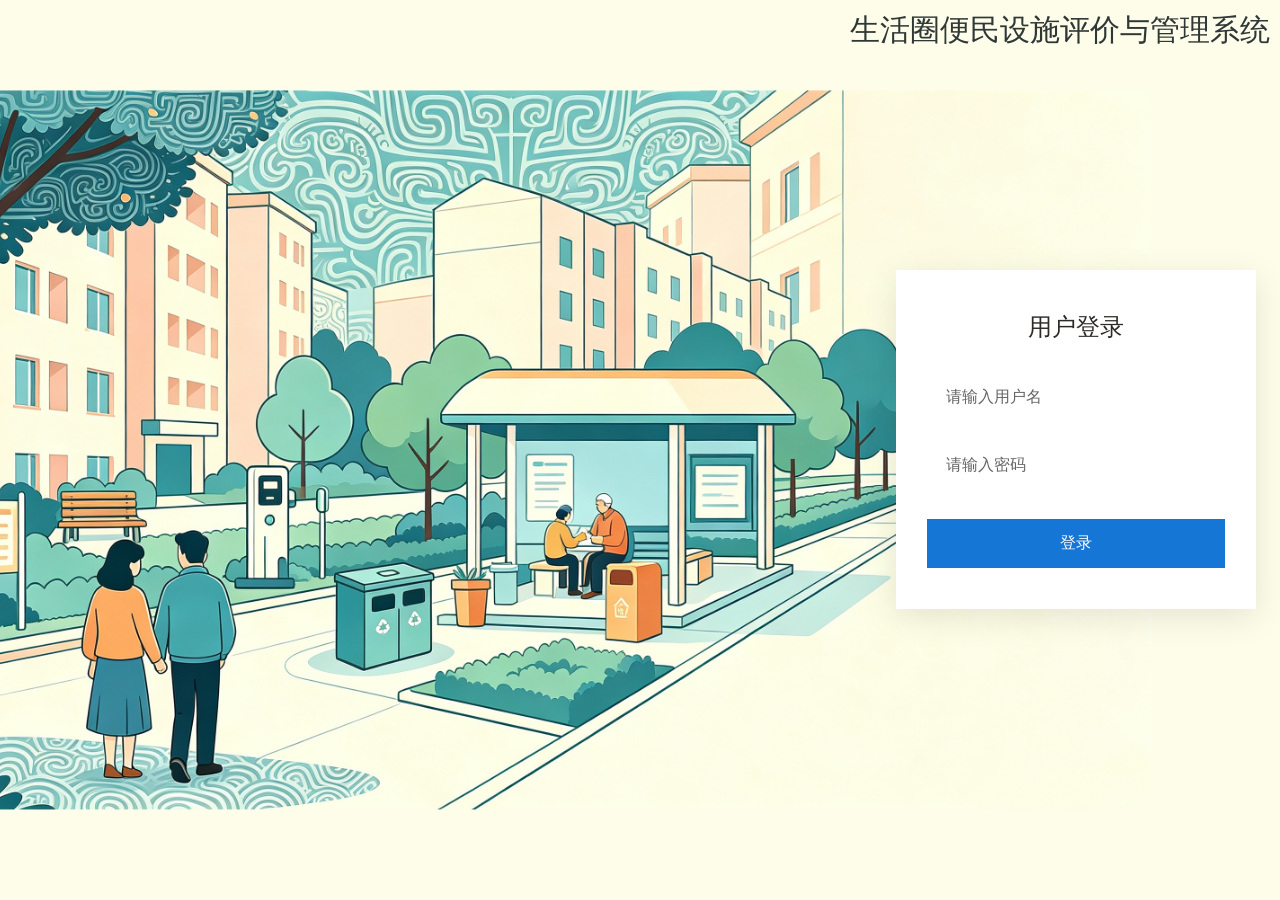
==== frontend/index.html @ 6827101b "01" ====
<!DOCTYPE html>
<html lang="en">
<head>
    <meta charset="UTF-8">
    <meta name="viewport" content="width=device-width, initial-scale=1.0">
    <title>生活圈便民设施评价与管理系统</title>
    <style>
        * {
  margin: 0;
  padding: 0;
  box-sizing: border-box;
  
}

body {
  width: 100vw;
  min-height: 100vh;
  overflow: hidden;
  background-color: #fefde9;
}

        /* 文字淡入动画 */
        .text-center {
            position: fixed;
            top: 10px;
            right: 10px;
            z-index: 9;
            text-align: center;
            color: #2F3837;
            font-family: "Microsoft YaHei", sans-serif;
            font-size: 30px;
            
            /* 文字淡入 */
            opacity: 0;
            animation: textFade 1.0s ease forwards;
            animation-delay: 1.0s;
        }
        
        @keyframes textFade {
            from {
                opacity: 0;
                transform: translateY(20px);
            }
            to {
                opacity: 1;
                transform: translateY(0);
            }
        }

        /*登录*/
        .login-box {
          position: absolute;
          top: 30%;
          left: 70%;
          transform: translate(-50%, -50%);
          width: 360px;
          padding: 40px 30px;
          background: rgba(255, 255, 255, 1);
          backdrop-filter: blur(10px);
          -webkit-backdrop-filter: blur(10px);
          border-radius: 0;
          border: 1px solid rgba(255,255,255,0.2);
          box-shadow: 0 8px 32px rgba(0,0,0,0.1);
          z-index: 9;
          opacity: 0;
          animation: textFade 1.0s ease forwards;
          animation-delay: 1.0s;
        }
        .login-box h2 {
          text-align: center;
          margin-bottom: 30px;
          color: #2d2a27;
          font-weight: normal;
        }
        .input-item {
          margin-bottom: 20px;
        }
        .input-item input {
          width: 100%;
          padding: 14px 18px;
          background: rgba(255,255,255,0.2);
          border: 1px solid rgba(255,255,255,0.3);
          border-radius: 0px;
          outline: none;
          font-size: 16px;
          color: #333;
          backdrop-filter: blur(4px);
        }
        .input-item input::placeholder {
          color: #666;
        }

.login-btn {
  width: 100%;
  padding: 14px;
  margin-top: 10px;
  background: #1676d6;
  color: white;
  border: none;
  border-radius: 0px;
  font-size: 16px;
  cursor: pointer;
  transition: 0.3s;
}

.login-btn:hover {
  background: #ff7a1b;
}

/*插图*/
.logo {
  position: absolute;
  top: 50%;
  left: 40%;
  transform: translate(-50%, -50%);
  z-index: 1;
  width: 100%; /* 控制大小 */
  opacity: 0;
  animation: fadeIn 1.0s ease forwards;
  animation-delay: 1.0s;
}
@keyframes fadeIn {
  from { opacity: 0; }
  to { opacity: 1; }
}
</style>
    
</head>

<body>
    <!-- 中间下方文字 -->
<div class="text-center">
    <p>生活圈便民设施评价与管理系统</p>
</div>

<img class="logo" src="登录页面插图.png" alt="LOGO">

<div class="login-box">
  <h2>用户登录</h2>

  <div class="input-item">
    <input type="text" id="username" placeholder="请输入用户名">
  </div>

  <div class="input-item">
    <input type="password" id="password" placeholder="请输入密码">
  </div>

  <button class="login-btn" onclick="login()">登录</button>
</div>

<script>
function login() {
  let user = document.getElementById('username').value.trim();
  let pwd = document.getElementById('password').value.trim();

  // 账号1
  if (user === 'user' && pwd === '123123') {
    window.location.href = '前端GIS开发.html';
  }
  // 错误
  else {
    alert('账号或密码错误');
  }
}
</script>
</body>
</html>
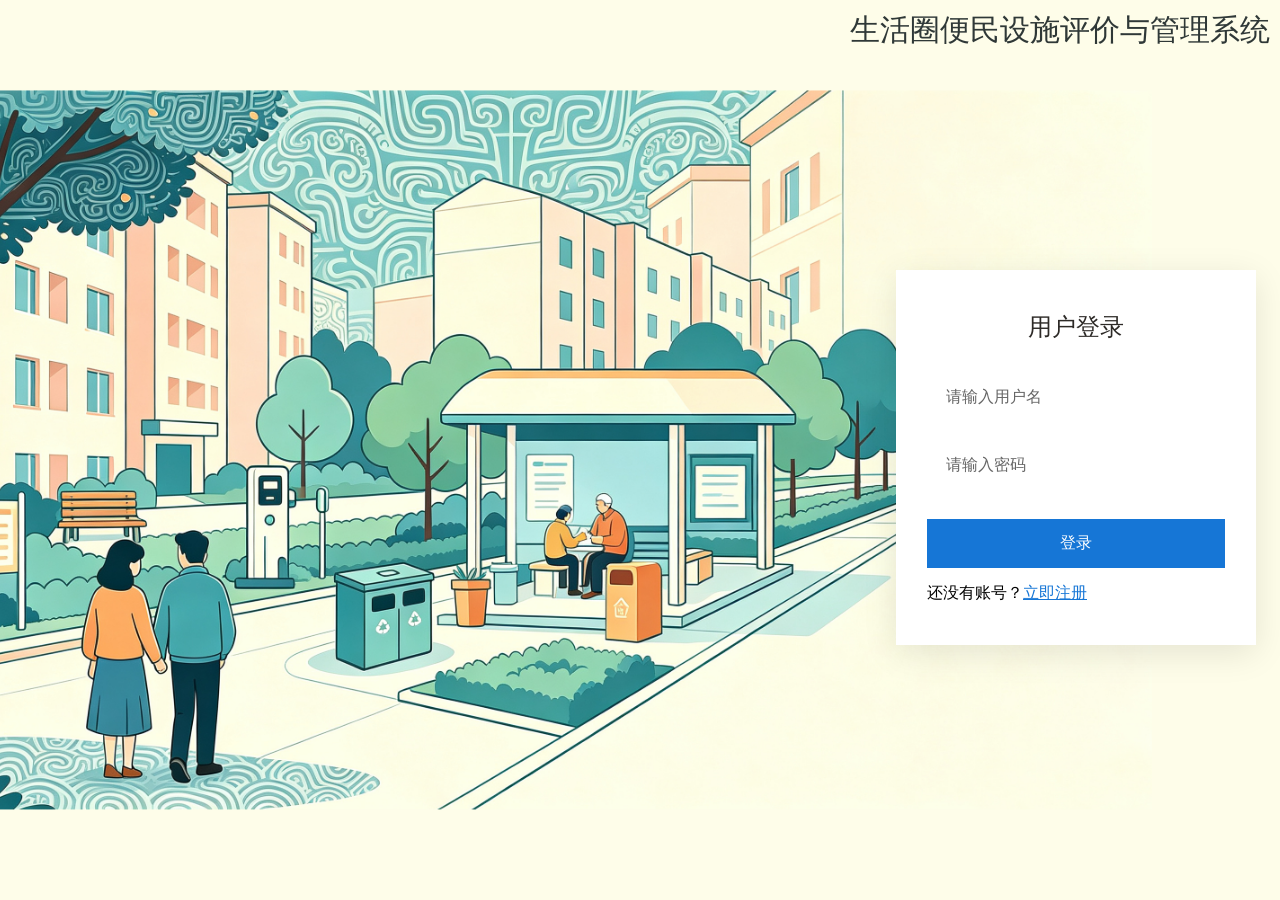
==== commit 6582a023: "添加注册页面和相关功能" ====
--- a/frontend/index.html
+++ b/frontend/index.html
@@ -5,76 +5,73 @@
     <meta name="viewport" content="width=device-width, initial-scale=1.0">
     <title>生活圈便民设施评价与管理系统</title>
     <style>
-        * {
+    * {
   margin: 0;
   padding: 0;
   box-sizing: border-box;
-  
 }
-
 body {
   width: 100vw;
   min-height: 100vh;
   overflow: hidden;
   background-color: #fefde9;
 }
+/* 文字淡入动画 */
+.text-center {
+  position: fixed;
+  top: 10px;
+  right: 10px;
+  z-index: 9;
+  text-align: center;
+  color: #2F3837;
+  font-family: "Microsoft YaHei", sans-serif;
+  font-size: 30px;
+  
+  /* 文字淡入 */
+  opacity: 0;
+  animation: textFade 1.0s ease forwards;
+  animation-delay: 1.0s;
+}
+        
+  @keyframes textFade {
+  from {
+  opacity: 0;
+  transform: translateY(20px);
+  }
+  to {
+  opacity: 1;
+  transform: translateY(0);
+  }
+}
 
-        /* 文字淡入动画 */
-        .text-center {
-            position: fixed;
-            top: 10px;
-            right: 10px;
-            z-index: 9;
-            text-align: center;
-            color: #2F3837;
-            font-family: "Microsoft YaHei", sans-serif;
-            font-size: 30px;
-            
-            /* 文字淡入 */
-            opacity: 0;
-            animation: textFade 1.0s ease forwards;
-            animation-delay: 1.0s;
-        }
-        
-        @keyframes textFade {
-            from {
-                opacity: 0;
-                transform: translateY(20px);
-            }
-            to {
-                opacity: 1;
-                transform: translateY(0);
-            }
-        }
-
-        /*登录*/
-        .login-box {
-          position: absolute;
-          top: 30%;
-          left: 70%;
-          transform: translate(-50%, -50%);
-          width: 360px;
-          padding: 40px 30px;
-          background: rgba(255, 255, 255, 1);
-          backdrop-filter: blur(10px);
-          -webkit-backdrop-filter: blur(10px);
-          border-radius: 0;
-          border: 1px solid rgba(255,255,255,0.2);
-          box-shadow: 0 8px 32px rgba(0,0,0,0.1);
-          z-index: 9;
-          opacity: 0;
-          animation: textFade 1.0s ease forwards;
-          animation-delay: 1.0s;
-        }
-        .login-box h2 {
-          text-align: center;
-          margin-bottom: 30px;
-          color: #2d2a27;
-          font-weight: normal;
-        }
-        .input-item {
-          margin-bottom: 20px;
-        }
+/*登录*/
+.login-box {
+  position: absolute;
+  top: 30%;
+  left: 70%;
+  transform: translate(-50%, -50%);
+  width: 360px;
+  padding: 40px 30px;
+  background: rgba(255, 255, 255, 1);
+  backdrop-filter: blur(10px);
+  -webkit-backdrop-filter: blur(10px);
+  border-radius: 0;
+  border: 1px solid rgba(255,255,255,0.2);
+  box-shadow: 0 8px 32px rgba(0,0,0,0.1);
+  z-index: 9;
+  opacity: 0;
+  animation: textFade 1.0s ease forwards;
+  animation-delay: 1.0s;
+}
+.login-box h2 {
+  text-align: center;
+  margin-bottom: 30px;
+  color: #2d2a27;
+  font-weight: normal;
+}
+.input-item {
+  margin-bottom: 20px;
+}
         .input-item input {
           width: 100%;
           padding: 14px 18px;
@@ -123,19 +120,27 @@
   from { opacity: 0; }
   to { opacity: 1; }
 }
+/*注册跳转*/
+.reg-link{
+  color:#409eff;
+  cursor:pointer;
+}
+.reg-link:hover{
+  text-decoration:underline;
+}
+
 </style>
-    
 </head>
 
 <body>
-    <!-- 中间下方文字 -->
-<div class="text-center">
+  <!-- 中间下方文字 -->
+   <div class="text-center">
     <p>生活圈便民设施评价与管理系统</p>
-</div>
+  </div>
 
-<img class="logo" src="登录页面插图.png" alt="LOGO">
+  <img class="logo" src="登录页面插图.png" alt="LOGO">
 
-<div class="login-box">
+  <div class="login-box">
   <h2>用户登录</h2>
 
   <div class="input-item">
@@ -147,22 +152,26 @@
   </div>
 
   <button class="login-btn" onclick="login()">登录</button>
-</div>
-
-<script>
-function login() {
-  let user = document.getElementById('username').value.trim();
-  let pwd = document.getElementById('password').value.trim();
-
-  // 账号1
-  if (user === 'user' && pwd === '123123') {
+  
+  <div style="margin-top: 15px;text-align:ccenter;">
+    还没有账号？<a href="register.html" style="color: #1676d6;">立即注册</a>
+  </div>
+  
+  <script>
+  function login() {
+    let user = document.getElementById('username').value.trim();
+    let pwd = document.getElementById('password').value.trim();
+    
+    if (user === 'user' && pwd === '123123') {// 账号1
     window.location.href = '前端GIS开发.html';
+   }else {// 错误
+    alert('账号或密码错误');
+   }
   }
-  // 错误
-  else {
-    alert('账号或密码错误');
+  //注册跳转
+  function goRegister() {
+    window.location.href = 'register.html';
   }
-}
-</script>
+  </script>
 </body>
 </html>
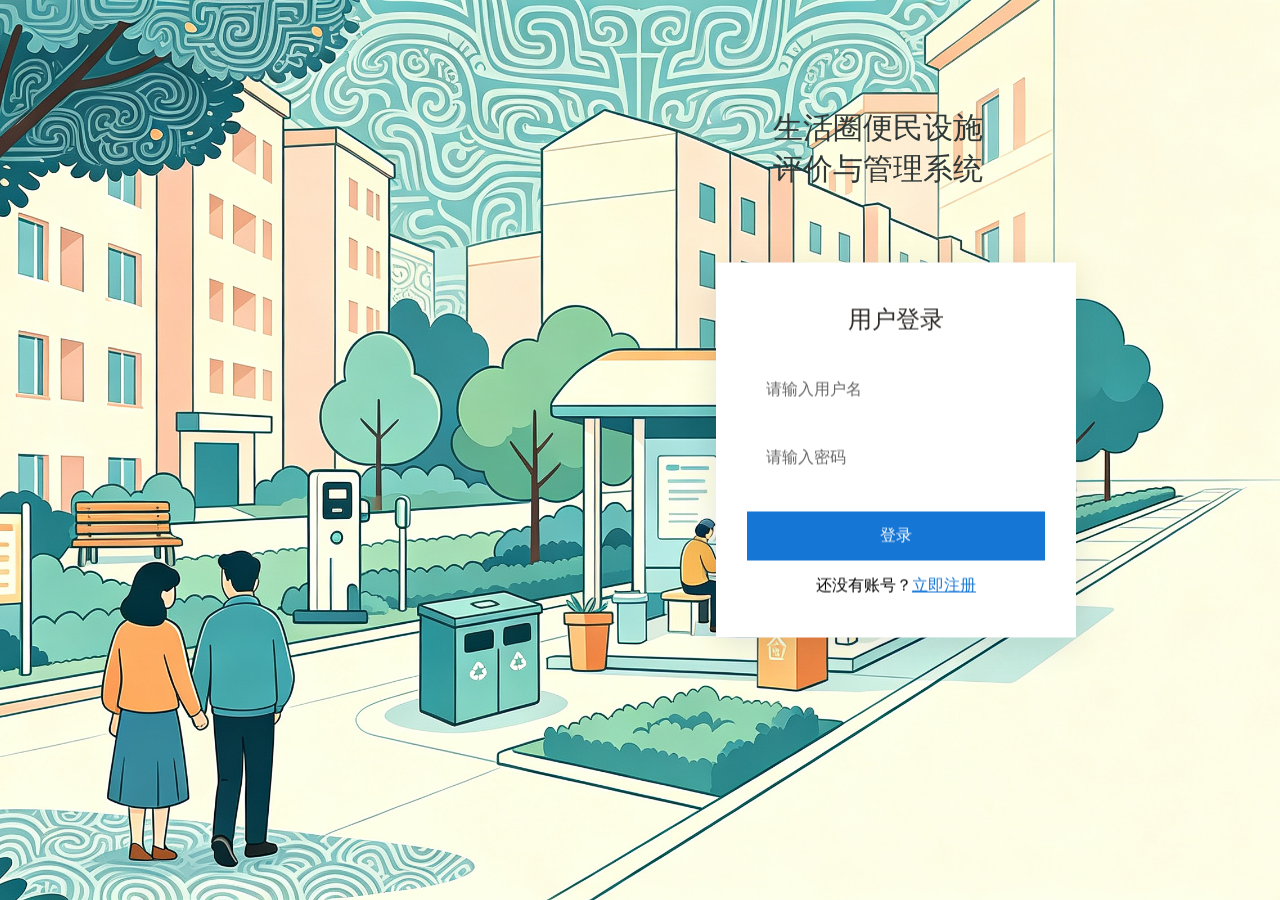
==== commit 65db6bc0: "登录、注册页代码细化" ====
--- a/frontend/index.html
+++ b/frontend/index.html
@@ -1,177 +1,171 @@
 <!DOCTYPE html>
-<html lang="en">
+<html lang="zh-CN">
 <head>
     <meta charset="UTF-8">
     <meta name="viewport" content="width=device-width, initial-scale=1.0">
     <title>生活圈便民设施评价与管理系统</title>
     <style>
-    * {
-  margin: 0;
-  padding: 0;
-  box-sizing: border-box;
-}
-body {
-  width: 100vw;
-  min-height: 100vh;
-  overflow: hidden;
-  background-color: #fefde9;
-}
-/* 文字淡入动画 */
-.text-center {
-  position: fixed;
-  top: 10px;
-  right: 10px;
-  z-index: 9;
-  text-align: center;
-  color: #2F3837;
-  font-family: "Microsoft YaHei", sans-serif;
-  font-size: 30px;
-  
-  /* 文字淡入 */
-  opacity: 0;
-  animation: textFade 1.0s ease forwards;
-  animation-delay: 1.0s;
-}
-        
-  @keyframes textFade {
-  from {
-  opacity: 0;
-  transform: translateY(20px);
-  }
-  to {
-  opacity: 1;
-  transform: translateY(0);
-  }
-}
-
-/*登录*/
-.login-box {
-  position: absolute;
-  top: 30%;
-  left: 70%;
-  transform: translate(-50%, -50%);
-  width: 360px;
-  padding: 40px 30px;
-  background: rgba(255, 255, 255, 1);
-  backdrop-filter: blur(10px);
-  -webkit-backdrop-filter: blur(10px);
-  border-radius: 0;
-  border: 1px solid rgba(255,255,255,0.2);
-  box-shadow: 0 8px 32px rgba(0,0,0,0.1);
-  z-index: 9;
-  opacity: 0;
-  animation: textFade 1.0s ease forwards;
-  animation-delay: 1.0s;
-}
-.login-box h2 {
-  text-align: center;
-  margin-bottom: 30px;
-  color: #2d2a27;
-  font-weight: normal;
-}
-.input-item {
-  margin-bottom: 20px;
-}
+        * {
+            margin: 0;
+            padding: 0;
+            box-sizing: border-box;
+        }
+        body {
+            width: 100vw;
+            min-height: 100vh;
+            background-image: url("登录页面插图.png");
+            background-repeat: no-repeat;
+            background-position: center center;
+            background-size: cover;
+        }
+        /* 标题淡入动画 */
+        .text-center {
+            position: absolute;
+            top: 12%;
+            right: 15%;
+            transform: translateX(-50%);
+            z-index: 9;
+            text-align: center;
+            color: #2F3837;
+            font-size: 30px;
+            font-family: "Microsoft YaHei", sans-serif;
+            opacity: 0;
+            animation: textFade 1.0s ease forwards;
+            animation-delay: 1.0s;
+        }
+        @keyframes textFade {
+            from {
+                opacity: 0;
+                transform: translateX(-50%) translateY(20px);
+            }
+            to {
+                opacity: 1;
+                transform: translateX(-50%) translateY(0);
+            }
+        }
+        /*登录盒子*/
+        .login-box {
+            position: absolute;
+            top: 50%;
+            left: 70%;
+            transform: translate(-50%, -50%);
+            width: 360px;
+            padding: 40px 30px;
+            background: rgba(255, 255, 255, 1);
+            backdrop-filter: blur(10px);
+            -webkit-backdrop-filter: blur(10px);
+            border-radius: 0;
+            border: 1px solid rgba(255,255,255,0.2);
+            box-shadow: 0 8px 32px rgba(0,0,0,0.1);
+            z-index: 9;
+            opacity: 0;
+            animation: boxFade 1.0s ease forwards;
+            animation-delay: 1.0s;
+        }
+        /* 登录框单独动画 */
+        @keyframes boxFade {
+            from {
+                opacity: 0;
+            }
+            to {
+                opacity: 1;
+            }
+        }
+        .login-box h2 {
+            text-align: center;
+            margin-bottom: 30px;
+            color: #2d2a27;
+            font-weight: normal;
+        }
+        .input-item {
+            margin-bottom: 20px;
+        }
         .input-item input {
-          width: 100%;
-          padding: 14px 18px;
-          background: rgba(255,255,255,0.2);
-          border: 1px solid rgba(255,255,255,0.3);
-          border-radius: 0px;
-          outline: none;
-          font-size: 16px;
-          color: #333;
-          backdrop-filter: blur(4px);
+            width: 100%;
+            padding: 14px 18px;
+            background: rgba(255,255,255,0.2);
+            border: 1px solid rgba(255,255,255,0.3);
+            border-radius: 0px;
+            outline: none;
+            font-size: 16px;
+            color: #333;
+            backdrop-filter: blur(4px);
         }
         .input-item input::placeholder {
-          color: #666;
+            color: #666;
         }
+        .login-btn {
+            width: 100%;
+            padding: 14px;
+            margin-top: 10px;
+            background: #1676d6;
+            color: white;
+            border: none;
+            border-radius: 0px;
+            font-size: 16px;
+            cursor: pointer;
+            transition: 0.3s;
+        }
+        .login-btn:hover {
+            background: #ff7a1b;
+        }
+        /*插图logo*/
+        .logo {
+            position: absolute;
+            top: 50%;
+            left: 30%;
+            transform: translate(-50%, -50%);
+            z-index: 1;
+            width: 420px;
+            max-width: 90%;
+            opacity: 0;
+            animation: fadeIn 1.0s ease forwards;
+            animation-delay: 1.0s;
+        }
+        @keyframes fadeIn {
+            from { opacity: 0; }
+            to { opacity: 1; }
+        }
+        .reg-link{
+            color:#409eff;
+            cursor:pointer;
+        }
+        .reg-link:hover{
+            text-decoration:underline;
+        }
+    </style>
 
-.login-btn {
-  width: 100%;
-  padding: 14px;
-  margin-top: 10px;
-  background: #1676d6;
-  color: white;
-  border: none;
-  border-radius: 0px;
-  font-size: 16px;
-  cursor: pointer;
-  transition: 0.3s;
-}
+</head>
+<body>
+    <!-- 标题 -->
+    <div class="text-center">
+        <p>生活圈便民设施<br>评价与管理系统</p>
+    </div>
+    <div class="login-box">
+        <h2>用户登录</h2>
+        <div class="input-item">
+            <input type="text" id="username" placeholder="请输入用户名">
+        </div>
+        <div class="input-item">
+            <input type="password" id="password" placeholder="请输入密码">
+        </div>
+        <button class="login-btn" onclick="login()">登录</button>
+        <div style="margin-top: 15px;text-align:center;">
+            还没有账号？<a href="register.html" style="color: #1676d6;">立即注册</a>
+        </div>
+    </div>
 
-.login-btn:hover {
-  background: #ff7a1b;
-}
-
-/*插图*/
-.logo {
-  position: absolute;
-  top: 50%;
-  left: 40%;
-  transform: translate(-50%, -50%);
-  z-index: 1;
-  width: 100%; /* 控制大小 */
-  opacity: 0;
-  animation: fadeIn 1.0s ease forwards;
-  animation-delay: 1.0s;
-}
-@keyframes fadeIn {
-  from { opacity: 0; }
-  to { opacity: 1; }
-}
-/*注册跳转*/
-.reg-link{
-  color:#409eff;
-  cursor:pointer;
-}
-.reg-link:hover{
-  text-decoration:underline;
-}
-
-</style>
-</head>
-
-<body>
-  <!-- 中间下方文字 -->
-   <div class="text-center">
-    <p>生活圈便民设施评价与管理系统</p>
-  </div>
-
-  <img class="logo" src="登录页面插图.png" alt="LOGO">
-
-  <div class="login-box">
-  <h2>用户登录</h2>
-
-  <div class="input-item">
-    <input type="text" id="username" placeholder="请输入用户名">
-  </div>
-
-  <div class="input-item">
-    <input type="password" id="password" placeholder="请输入密码">
-  </div>
-
-  <button class="login-btn" onclick="login()">登录</button>
-  
-  <div style="margin-top: 15px;text-align:ccenter;">
-    还没有账号？<a href="register.html" style="color: #1676d6;">立即注册</a>
-  </div>
-  
-  <script>
-  function login() {
+<script>
+function login() {
     let user = document.getElementById('username').value.trim();
     let pwd = document.getElementById('password').value.trim();
-    
-    if (user === 'user' && pwd === '123123') {// 账号1
-    window.location.href = '前端GIS开发.html';
-   }else {// 错误
-    alert('账号或密码错误');
-   }
-  }
-  //注册跳转
-  function goRegister() {
-    window.location.href = 'register.html';
-  }
-  </script>
+    // 测试账号
+    if (user === '1' && pwd === '123') {
+        window.location.href = '前端GIS.html';
+    } else {
+        alert('账号或密码错误');
+    }
+}
+</script>
 </body>
-</html>+</html>
